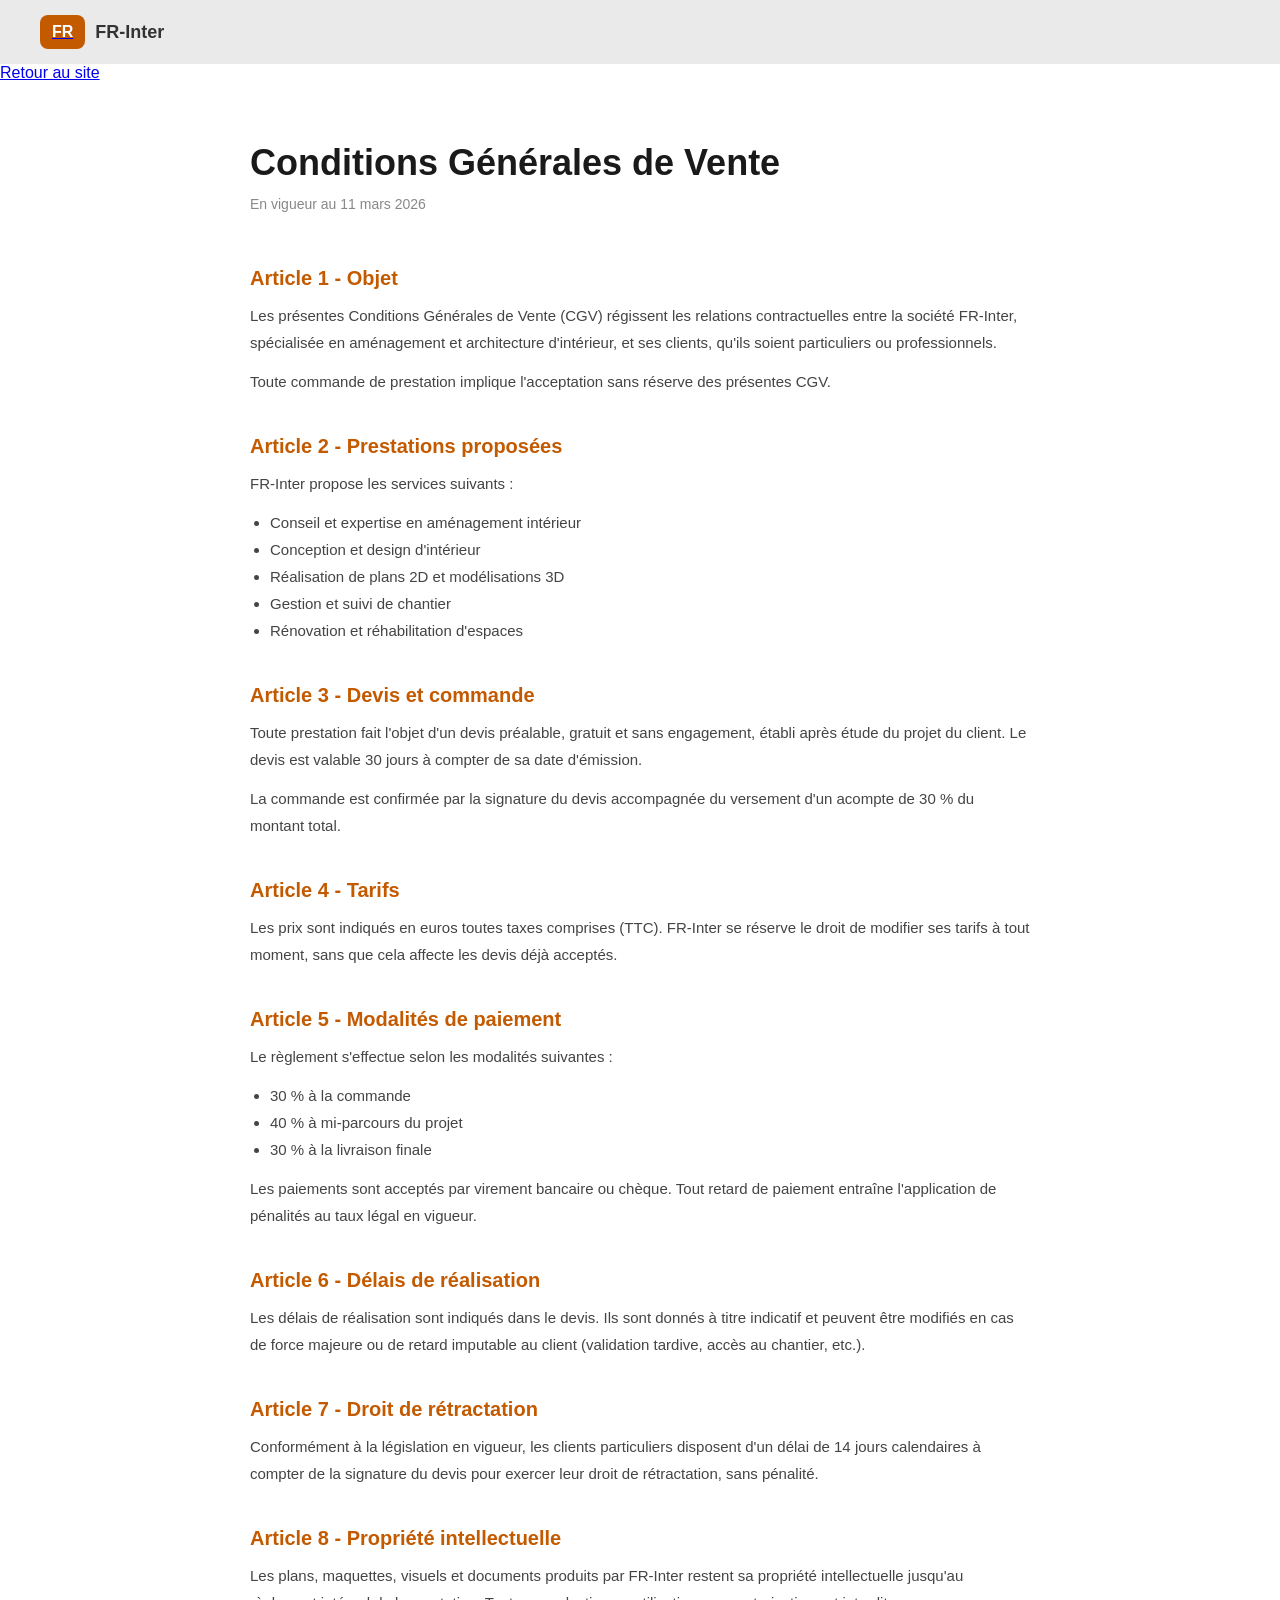
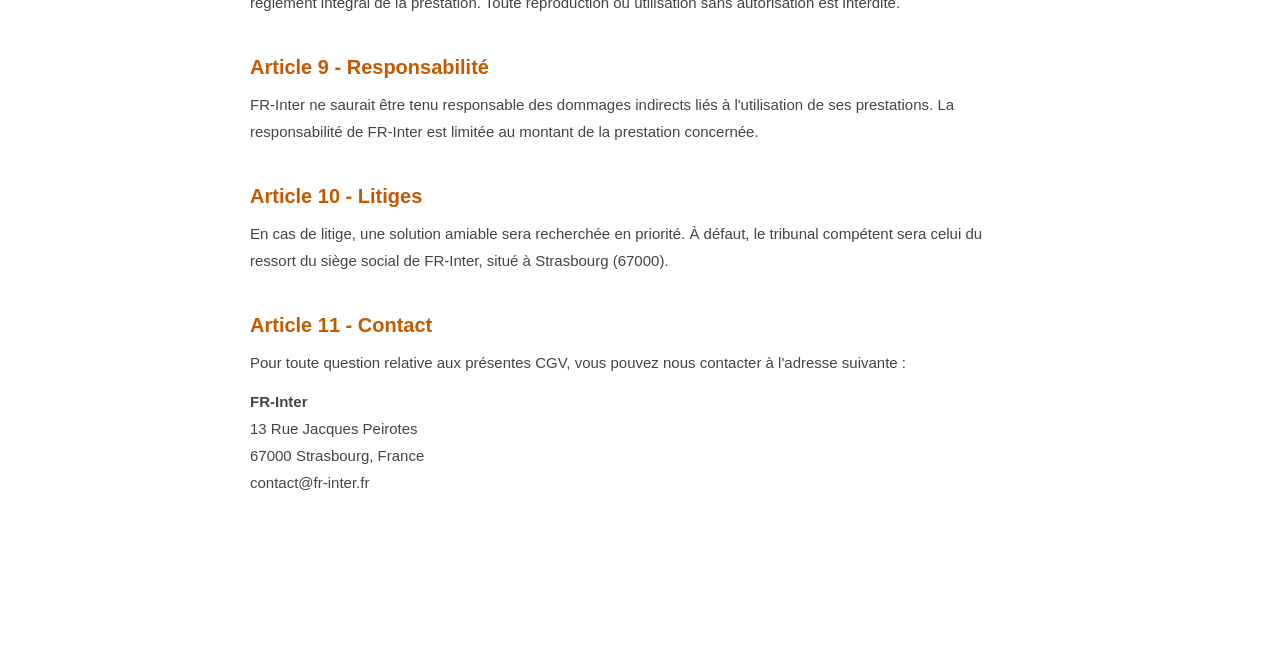
==== cgv.html @ 9035d92c "Traitement PHP mis en place + essaie via MAMP" ====
<!doctype html>
<html lang="fr">
  <head>
    <meta charset="UTF-8" />
    <meta name="viewport" content="width=device-width, initial-scale=1.0" />
    <title>CGV - FR-Inter</title>
    <link rel="stylesheet" href="style.css" />
  </head>
  <body>

    <!-- Header simplifié -->
    <header>
      <div id="logo">
        <a href="index.html"><div id="carre">FR</div></a>
        <h2>FR-Inter</h2>
      </div>
    </header>

    <!-- Bouton retour -->
    <a href="index.html" id="cgv-retour">Retour au site</a>

    <!-- Contenu CGV -->
    <div id="cgv-page">

      <h1>Conditions Générales de Vente</h1>
      <p class="cgv-date">En vigueur au 11 mars 2026</p>

      <h2>Article 1 - Objet</h2>
      <p>Les présentes Conditions Générales de Vente (CGV) régissent les relations contractuelles entre la société FR-Inter, spécialisée en aménagement et architecture d'intérieur, et ses clients, qu'ils soient particuliers ou professionnels.</p>
      <p>Toute commande de prestation implique l'acceptation sans réserve des présentes CGV.</p>

      <h2>Article 2 - Prestations proposées</h2>
      <p>FR-Inter propose les services suivants :</p>
      <ul>
        <li>Conseil et expertise en aménagement intérieur</li>
        <li>Conception et design d'intérieur</li>
        <li>Réalisation de plans 2D et modélisations 3D</li>
        <li>Gestion et suivi de chantier</li>
        <li>Rénovation et réhabilitation d'espaces</li>
      </ul>

      <h2>Article 3 - Devis et commande</h2>
      <p>Toute prestation fait l'objet d'un devis préalable, gratuit et sans engagement, établi après étude du projet du client. Le devis est valable 30 jours à compter de sa date d'émission.</p>
      <p>La commande est confirmée par la signature du devis accompagnée du versement d'un acompte de 30 % du montant total.</p>

      <h2>Article 4 - Tarifs</h2>
      <p>Les prix sont indiqués en euros toutes taxes comprises (TTC). FR-Inter se réserve le droit de modifier ses tarifs à tout moment, sans que cela affecte les devis déjà acceptés.</p>

      <h2>Article 5 - Modalités de paiement</h2>
      <p>Le règlement s'effectue selon les modalités suivantes :</p>
      <ul>
        <li>30 % à la commande</li>
        <li>40 % à mi-parcours du projet</li>
        <li>30 % à la livraison finale</li>
      </ul>
      <p>Les paiements sont acceptés par virement bancaire ou chèque. Tout retard de paiement entraîne l'application de pénalités au taux légal en vigueur.</p>

      <h2>Article 6 - Délais de réalisation</h2>
      <p>Les délais de réalisation sont indiqués dans le devis. Ils sont donnés à titre indicatif et peuvent être modifiés en cas de force majeure ou de retard imputable au client (validation tardive, accès au chantier, etc.).</p>

      <h2>Article 7 - Droit de rétractation</h2>
      <p>Conformément à la législation en vigueur, les clients particuliers disposent d'un délai de 14 jours calendaires à compter de la signature du devis pour exercer leur droit de rétractation, sans pénalité.</p>

      <h2>Article 8 - Propriété intellectuelle</h2>
      <p>Les plans, maquettes, visuels et documents produits par FR-Inter restent sa propriété intellectuelle jusqu'au règlement intégral de la prestation. Toute reproduction ou utilisation sans autorisation est interdite.</p>

      <h2>Article 9 - Responsabilité</h2>
      <p>FR-Inter ne saurait être tenu responsable des dommages indirects liés à l'utilisation de ses prestations. La responsabilité de FR-Inter est limitée au montant de la prestation concernée.</p>

      <h2>Article 10 - Litiges</h2>
      <p>En cas de litige, une solution amiable sera recherchée en priorité. À défaut, le tribunal compétent sera celui du ressort du siège social de FR-Inter, situé à Strasbourg (67000).</p>

      <h2>Article 11 - Contact</h2>
      <p>Pour toute question relative aux présentes CGV, vous pouvez nous contacter à l'adresse suivante :</p>
      <p><strong>FR-Inter</strong><br>13 Rue Jacques Peirotes<br>67000 Strasbourg, France<br>contact@fr-inter.fr</p>

    </div>

  </body>
</html>
---- style.css ----
* {
  margin: 0;
  padding: 0;
  box-sizing: border-box;
  font-family: Arial, Helvetica, sans-serif;
}
/* --- GÉNÉRAL --- */
html {
  scroll-behavior: smooth;
}

header {
  background-color: #eaeaea;
  padding: 15px 40px;
  display: flex;
  justify-content: space-between;
  align-items: center;
  font-family: Impact, Haettenschweiler, "Arial Narrow Bold", sans-serif;
  position: sticky;
  top: 0;
  z-index: 100; /* Reste en haut lors du scroll */
}

/* Le carré du logo */ /* J'ai déplacé ce carre ici pour éviter les conflits avec le carré du footer */
#carre {
  background-color: #c45a00;
  color: white;
  padding: 8px 12px;
  border-radius: 8px;
  font-weight: bold;
}

nav ul {
  list-style: none;
  display: flex;
  gap: 25px;
}

nav a {
  text-decoration: none;
  color: #000000;
  font-weight: 500;
  transition: color 0.5s;
}

#logo {
  display: flex;
  align-items: center;
  gap: 10px;
  text-decoration: none;
}

#logo h2 {
  color: #333;
  font-size: 18px;
}

#carre {
  background-color: #c45a00;
  color: white;
  padding: 8px 12px;
  border-radius: 8px;
  font-weight: bold;
}

nav ul {
  list-style: none;
  display: flex;
  gap: 25px;
  align-items: center;
}

nav a {
  text-decoration: none;
  color: #333;
  font-weight: 500;
  transition: color 0.2s;
}

nav a:hover {
  color: #c45a00;
}

.nav-cta {
  background-color: #c45a00;
  color: white;
  padding: 9px 20px;
  border-radius: 8px;
  font-weight: 600;
}

.nav-cta::after {
  display: none;
}

.nav-cta:hover {
  background-color: #ac4e01;
  color: white;
  box-shadow: 0 2px 2px rgba(0, 0, 0, 0.285);
}

/* SECTION PRINCIPALE */

#principal {
  height: 90vh;
  background-image: url("Assets/photoAccueil2.jpg");
  background-size: cover;
  background-position: center;
  display: flex;
  flex-direction: column;
  justify-content: center;
  align-items: center;
  text-align: center;
  padding: 20px;
  color: white;
}

#principal h1 {
  font-size: 70px;
  max-width: 800px;
}

#principal p {
  margin: 20px 0;
  max-width: 700px;
  font-size: 22px;
}

#principal a {
  background-color: #c45a00;
  padding: 12px 25px;
  border-radius: 8px;
  text-decoration: none;
  color: white;
  font-weight: bold;
}

#principal a:hover {
  background-color: #a04900;
  box-shadow: 0 2px 2px rgba(0, 0, 0, 0.819);
}

#services,
#realisations,
#espaceProfessionnels,
#apropos,
#contact {
  padding: 80px 40px;
  text-align: center;
}

/* SECTION SERVICES */

#services {
  background-color: #f0f2f0;
}

#services h2 {
  font-size: 50px;
  margin-bottom: 25px;
  color: #1a1a1a;
}

#services-intro {
  font-size: 20px;
  color: #666;
  max-width: 780px;
  margin: 0 auto 50px auto;
  line-height: 1.7;
}

#services-grille {
  display: grid;
  grid-template-columns: repeat(3, 1fr);
  gap: 25px;
  max-width: 1550px;
  margin: 0 auto;
}

.carte-service {
  background-color: white;
  border-radius: 12px;
  padding: 50px 35px;
  text-align: left;
  box-shadow: 0 2px 8px rgba(0, 0, 0, 0.06);
  transition:
    box-shadow 0.25s ease,
    transform 0.25s ease;
}

.carte-service:hover {
  box-shadow: 0 8px 28px rgba(0, 0, 0, 0.14);
  transform: translateY(-3px);
}

.carte-service-icone {
  background-color: #fef3e2;
  width: 52px;
  height: 52px;
  border-radius: 10px;
  display: flex;
  align-items: center;
  justify-content: center;
  font-size: 24px;
  margin-bottom: 20px;
}

.carte-service-icone img {
  width: 40px;
  height: 40px;
  object-fit: contain; /* Assure que l'image s'adapte bien à l'intérieur du conteneur */
}

.carte-service h3 {
  font-size: 20px;
  font-weight: 700;
  color: #1a1a1a;
  margin-bottom: 10px;
}

.carte-service p {
  font-size: 17px;
  color: #666;
  line-height: 1.65;
}

/* SECTION RÉALISATIONS */

#realisations {
  background-color: #ffffff;
}

#realisations h2 {
  font-size: 50px;
  margin-bottom: 25px;
  color: #1a1a1a;
}

#realisations-intro {
  font-size: 20px;
  color: #666;
  max-width: 560px;
  margin: 0 auto 50px auto;
  line-height: 1.7;
}

#realisations-grille {
  display: grid;
  grid-template-columns: repeat(2, 1fr);
  gap: 30px;
  max-width: 1550px;
  margin: 0 auto;
}

.carte-realisation {
  position: relative;
  border-radius: 12px;
  overflow: hidden; /* Assure que les éléments à l'intérieur ne dépassent pas les bords arrondis */
  box-shadow: 0 2px 8px rgba(0, 1, 0, 0.16);
  height: 320px;
  cursor: pointer;
  transition:
    box-shadow 0.25s ease,
    transform 0.25s ease;
}

.carte-realisation img {
  width: 100%;
  height: 100%;
  object-fit: cover;
  transition: transform 0.4s ease;
  background-color: #555;
}

.carte-realisation:hover {
  box-shadow: 1 15px 28px rgba(0, 0, 0, 0.14);
  transform: translateY(-3px);
}

.carte-realisation:hover img {
  transform: scale(1.06);
}

.carte-realisation-overlay {
  position: absolute;
  bottom: 0;
  left: 0;
  right: 0;
  padding: 20px;
  background: linear-gradient(transparent, rgba(0, 0, 0, 0.75));
  display: flex;
  flex-direction: column;
  gap: 8px;
}

.carte-realisation-badge {
  display: inline-block;
  background-color: #c45a00;
  color: white;
  font-size: 12px;
  font-weight: 600;
  padding: 4px 12px;
  border-radius: 20px;
  width: fit-content;
}

.carte-realisation-overlay h3 {
  color: white;
  font-size: 20px;
  font-weight: 700;
}

/* SECTION ESPACE PROFESSIONNELS */

#espaceProfessionnels {
  background-color: #1a1a1a;
  color: white;
  text-align: left;
}

#pro-conteneur {
  display: grid;
  grid-template-columns: 1fr 1fr;
  gap: 60px;
  max-width: 1200px;
  margin: 0 auto;
  align-items: center;
}

#pro-texte h2 {
  font-size: 50px;
  color: white;
  line-height: 1.3;
  margin-bottom: 20px;
}

#pro-texte p {
  font-size: 19px;
  color: #aaaaaa;
  line-height: 1.8;
  margin-bottom: 25px;
}

#pro-liste {
  list-style: disc;
  padding-left: 15px;
  display: flex;
  flex-direction: column;
  gap: 12px;
  margin-bottom: 35px;
}

#pro-liste li {
  font-size: 15px;
  color: #cccccc;
}

#pro-texte a {
  display: inline-block;
  background-color: #c45a00;
  color: white;
  padding: 14px 35px;
  border-radius: 8px;
  font-weight: bold;
  font-size: 15px;
  text-decoration: none;
  transition: background-color 0.2s;
}

#pro-texte a:hover {
  background-color: #a04900;
  box-shadow: 0 2px 2px rgba(0, 0, 0, 0.819);
}

#pro-image {
  border-radius: 12px;
  overflow: hidden; /* Assure que les éléments à l'intérieur ne dépassent pas les bords arrondis */
  height: 420px;
  background-color: #2a2a2a;
}

#pro-image img {
  width: 100%;
  height: 100%;
  object-fit: cover;
}

/* SECTION À PROPOS */

#apropos {
  background-color: #f8f6f3;
  text-align: left;
}

#apropos-conteneur {
  display: grid;
  grid-template-columns: 1fr 1fr; /* Permet d'avoir deux colonnes de largeur égale */
  gap: 60px;
  max-width: 1200px;
  margin: 0 auto;
  align-items: center;
}

/* Image */
#apropos-image {
  position: relative;
  border-radius: 12px;
  overflow: visible;
  height: 520px;
}

#apropos-image img {
  width: 100%;
  height: 100%;
  object-fit: cover;
  border-radius: 12px;
  background-color: #ccc;
}

/* Texte */
#apropos-texte h2 {
  font-size: 46px;
  color: #1a1a1a;
  margin-bottom: 45px;
}

#apropos-texte > p {
  font-size: 17px;
  color: #555;
  line-height: 1.8;
  margin-bottom: 15px;
}

/* Valeurs */
#apropos-valeurs {
  display: grid;
  grid-template-columns: 1fr 1fr;
  gap: 25px;
  margin-top: 30px;
}

.valeur {
  display: flex;

  gap: 14px;
}

.valeur-icone {
  background-color: #fef3e2;
  width: 54px;
  height: 54px;
  border-radius: 10px;
  display: flex;
  align-items: center;
  justify-content: center;
  font-size: 20px;
  flex-shrink: 0; /* Assure que l'icône ne rétrécit pas si le texte est long */
}

.valeur-icone img {
  width: 33px;
  height: 33px;
  object-fit: contain; /* Assure que l'image s'adapte bien à l'intérieur du conteneur */
}

.valeur h3 {
  font-size: 18px;
  font-weight: 700;
  color: #1a1a1a;
  margin-bottom: 5px;
}

.valeur p {
  font-size: 15px;
  color: #666;
  line-height: 1.6;
}

/* SECTION CONTACT */

#contact {
  background-color: #ffffff;
}

#contact h2 {
  font-size: 50px;
  margin-bottom: 10px;
  color: #1a1a1a;
}

#contact-intro {
  font-size: 20px;
  color: #666;
  margin-bottom: 50px;
}

#contact-conteneur {
  display: grid;
  grid-template-columns: 1fr 1fr;
  gap: 60px;
  max-width: 1100px;
  margin: 0 auto;
  text-align: left;
}

/* --- Coordonnées --- */

#contact-coordonnees h3 {
  font-size: 22px;
  color: #1a1a1a;
  margin-bottom: 15px;
}

#contact-coordonnees > p {
  font-size: 14px;
  color: #666;
  line-height: 1.7;
  margin-bottom: 30px;
}

.contact-info {
  display: flex;
  align-items: flex-start;
  gap: 15px;
  margin-bottom: 25px;
}

.contact-info-icone {
  background-color: #fef3e2;
  width: 44px;
  height: 44px;
  border-radius: 10px;
  display: flex;
  align-items: center;
  justify-content: center;
  font-size: 18px;
  flex-shrink: 0;
}

.contact-info-icone img {
  width: 25px;
  height: 25px;
  object-fit: contain;
}

.contact-info strong {
  display: block;
  font-size: 15px;
  color: #1a1a1a;
  margin-bottom: 4px;
}

.contact-info p {
  font-size: 14px;
  color: #666;
  line-height: 1.6;
}

#contact-horaires {
  margin-top: 35px;
}

#contact-horaires h3 {
  font-size: 18px;
  color: #1a1a1a;
  margin-bottom: 12px;
}

#contact-horaires p {
  font-size: 14px;
  color: #555;
  margin-bottom: 6px;
}

/* --- Formulaire Contact --- */

#contact-formulaire {
  background-color: #f8f8f8;
  border-radius: 12px;
  padding: 35px 30px;
}

#contact-formulaire h3 {
  font-size: 20px;
  color: #1a1a1a;
  margin-bottom: 25px;
}

.champ-groupe {
  margin-bottom: 18px;
}

.champ-groupe label {
  display: block;
  font-size: 14px;
  font-weight: 600;
  color: #333;
  margin-bottom: 7px;
}
/* Styles pour les champs de saisie et le textarea */
.champ-groupe input,
.champ-groupe textarea {
  width: 100%;
  padding: 11px 14px;
  border: 1.5px solid #e0e0e0;
  border-radius: 8px;
  font-size: 14px;
  font-family: Arial, Helvetica, sans-serif;
  color: #333;
  background-color: #ffffff;
  outline: none;
  transition: border-color 0.2s;
}

.champ-groupe input:focus,
.champ-groupe textarea:focus {
  border-color: #c45a00;
}

.champ-groupe textarea {
  resize: vertical;
  min-height: 120px;
}

#contact-formulaire button {
  width: 100%;
  padding: 14px;
  background-color: #c45a00;
  color: white;
  border: none;
  border-radius: 8px;
  font-size: 15px;
  font-weight: bold;
  cursor: pointer;
  transition: background-color 0.2s;
  margin-top: 5px;
}

#contact-formulaire button:hover {
  background-color: #a04900;
}

/* SECTION FOOTER */

footer {
  background-color: #1a1a1a;
  color: #aaaaaa;
  padding: 60px 40px 0 40px;
}

#footer-conteneur {
  display: grid;
  grid-template-columns: 1.5fr 1fr 1fr;
  gap: 40px;
  max-width: 1200px;
  margin: 0 auto;
  padding-bottom: 50px;
  border-bottom: 1px solid #2e2e2e;
}

.footer-col h4 {
  font-size: 14px;
  font-weight: 700;
  color: white;
  text-transform: uppercase;
  letter-spacing: 1px;
  margin-bottom: 20px;
}

#footer-logo {
  display: flex;
  align-items: center;
  gap: 10px;
  margin-bottom: 15px;
}

#footer-logo #carre {
  background-color: #c45a00;
  color: white;
  padding: 8px 12px;
  border-radius: 8px;
  font-weight: bold;
}

#footer-logo span {
  font-size: 18px;
  font-weight: bold;
  color: white;
}

#footer-slogan {
  font-size: 14px;
  font-style: italic;
  color: #888;
  margin-bottom: 12px;
}

#footer-adresse {
  font-size: 13px;
  color: #666;
  line-height: 1.7;
}

.footer-liens {
  list-style: none;
  display: flex;
  flex-direction: column;
  gap: 10px;
}

.footer-liens li {
  font-size: 14px;
  color: #888;
}

.footer-liens a {
  color: #888;
  text-decoration: none;
  transition: color 0.2s;
}

.footer-liens a:hover {
  color: #c45a00;
}

#footer-bas {
  max-width: 1200px;
  margin: 0 auto;
  padding: 20px 0;
  text-align: center;
}

#footer-bas p {
  font-size: 13px;
  color: #444;
}

/* Bouton PARTICULIER/PROFESSIONNEL */

#choix-type {
  display: flex;
  gap: 10px;
  margin-bottom: 25px;
}

.btn-type {
  flex: 1;
  padding: 10px;
  border: 2px solid #e0e0e0;
  border-radius: 8px;
  background-color: white;
  font-size: 14px;
  font-weight: 600;
  color: #666;
  cursor: pointer;
  transition: all 0.2s;
}

.btn-type:hover {
  border-color: #c45a00;
  color: #c45a00;
}

.btn-type.actif {
  background-color: #c45a00;
  border-color: #c45a00;
  color: white;
}

/* CGV */

#cgv-page {
  max-width: 860px;
  margin: 60px auto;
  padding: 0 40px 80px 40px;
}

#cgv-page h1 {
  font-size: 36px;
  color: #1a1a1a;
  margin-bottom: 8px;
}

#cgv-page .cgv-date {
  font-size: 14px;
  color: #888;
  margin-bottom: 50px;
}

#cgv-page h2 {
  font-size: 20px;
  color: #c45a00;
  margin-top: 40px;
  margin-bottom: 12px;
}

#cgv-page p {
  font-size: 15px;
  color: #444;
  line-height: 1.8;
  margin-bottom: 12px;
}

#cgv-page ul {
  margin: 10px 0 12px 20px;
  font-size: 15px;
  color: #444;
  line-height: 1.8;
}

/* RESPONSIVE MOBILE en 768px  */

@media (max-width: 768px) {
  /* Header */
  header {
    padding: 12px 20px;
    flex-wrap: wrap;
    gap: 15px;
  }

  nav ul {
    flex-wrap: wrap;
    gap: 10px;
    justify-content: center;
  }

  nav a {
    font-size: 13px;
  }

  /* Accueil / Principal */
  #principal {
    height: 70vh;
    padding: 20px;
  }

  #principal h1 {
    font-size: 30px;
  }

  #principal p {
    font-size: 14px;
  }

  /* Sections */
  #services,
  #realisations,
  #espaceProfessionnels,
  #apropos,
  #contact {
    padding: 50px 20px;
  }

  #services h2,
  #realisations h2,
  #apropos-texte h2,
  #contact h2 {
    font-size: 28px;
  }

  /* Services */
  #services-grille {
    grid-template-columns: 1fr;
    max-width: 100%;
  }

  /* Réalisations */
  #realisations-grille {
    grid-template-columns: 1fr;
  }

  /* Espace Pro */
  #pro-conteneur {
    grid-template-columns: 1fr;
  }

  #pro-image {
    height: 250px;
  }

  /* À propos */
  #apropos-conteneur {
    grid-template-columns: 1fr;
  }

  #apropos-image {
    height: 300px;
  }

  #apropos-valeurs {
    grid-template-columns: 1fr;
  }

  /* Contact */
  #contact-conteneur {
    grid-template-columns: 1fr;
  }

  /* Footer */
  #footer-conteneur {
    grid-template-columns: 1fr;
    gap: 30px;
  }
}
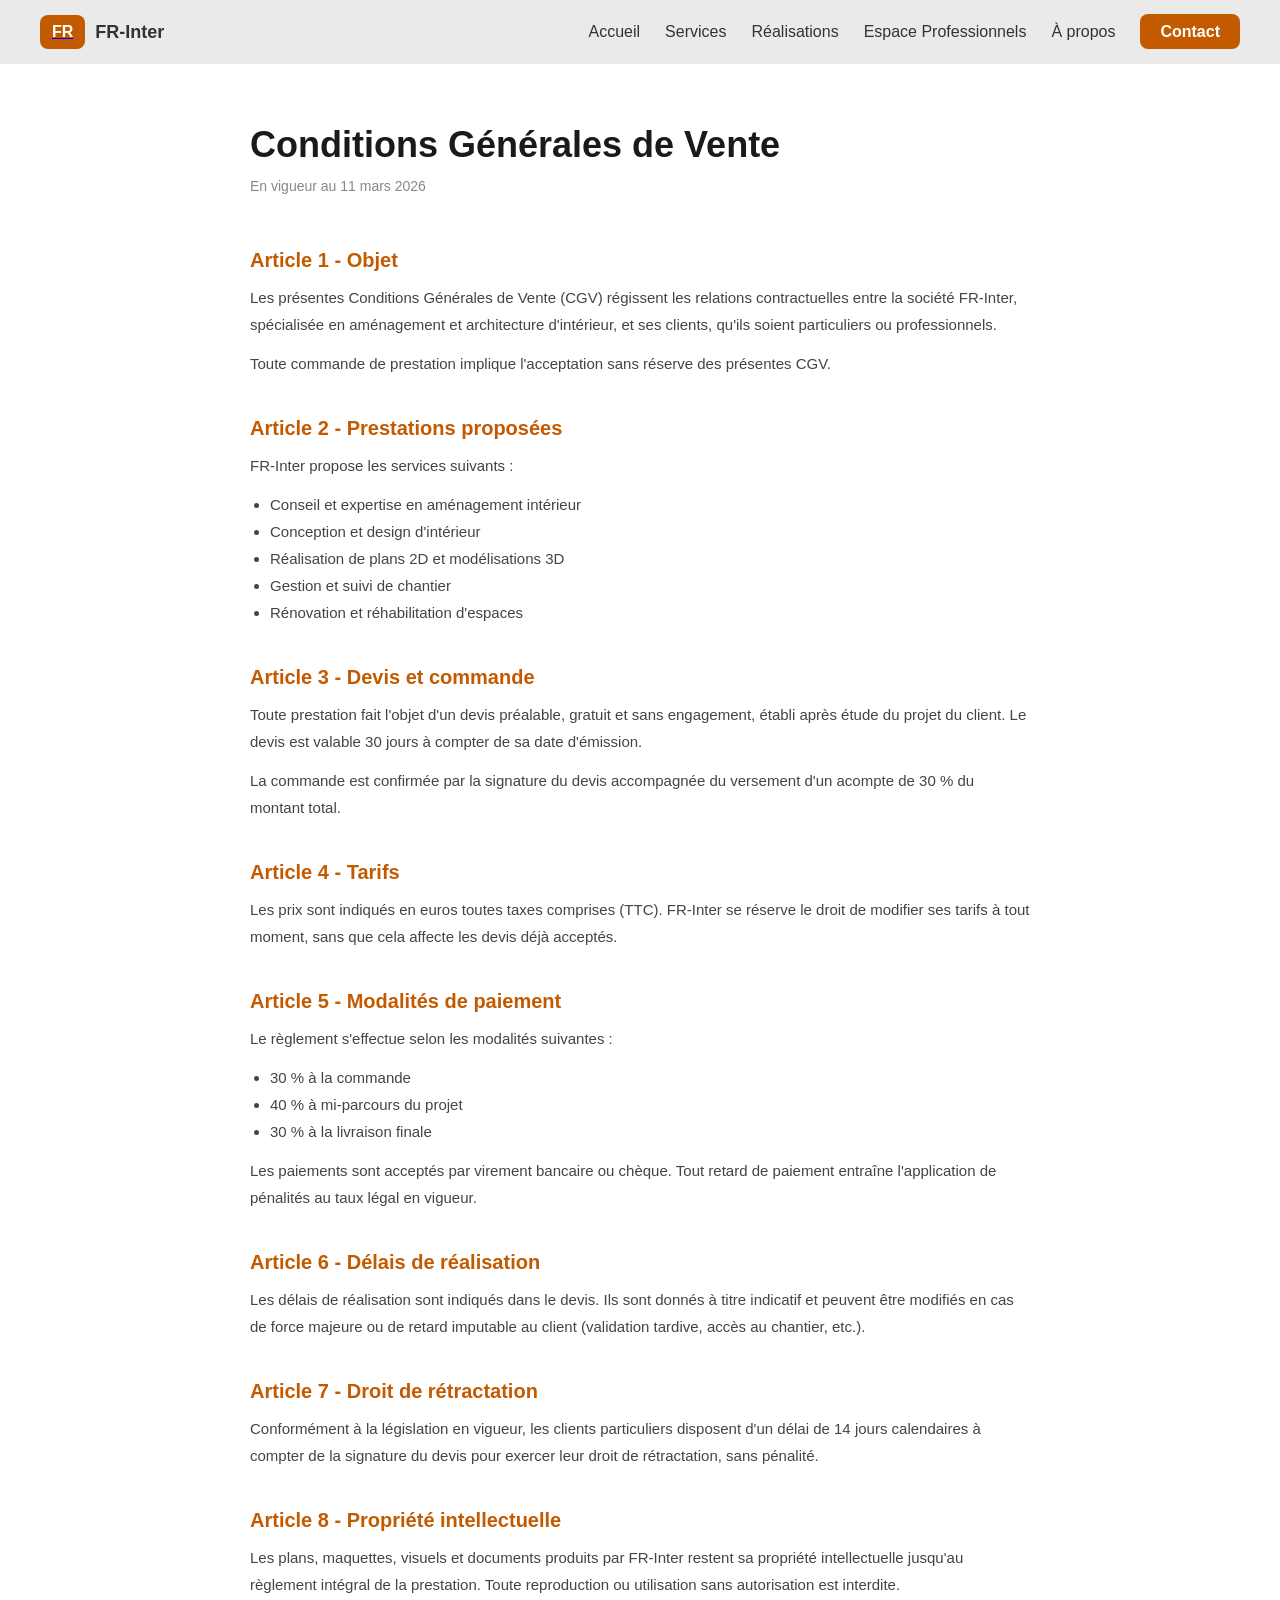
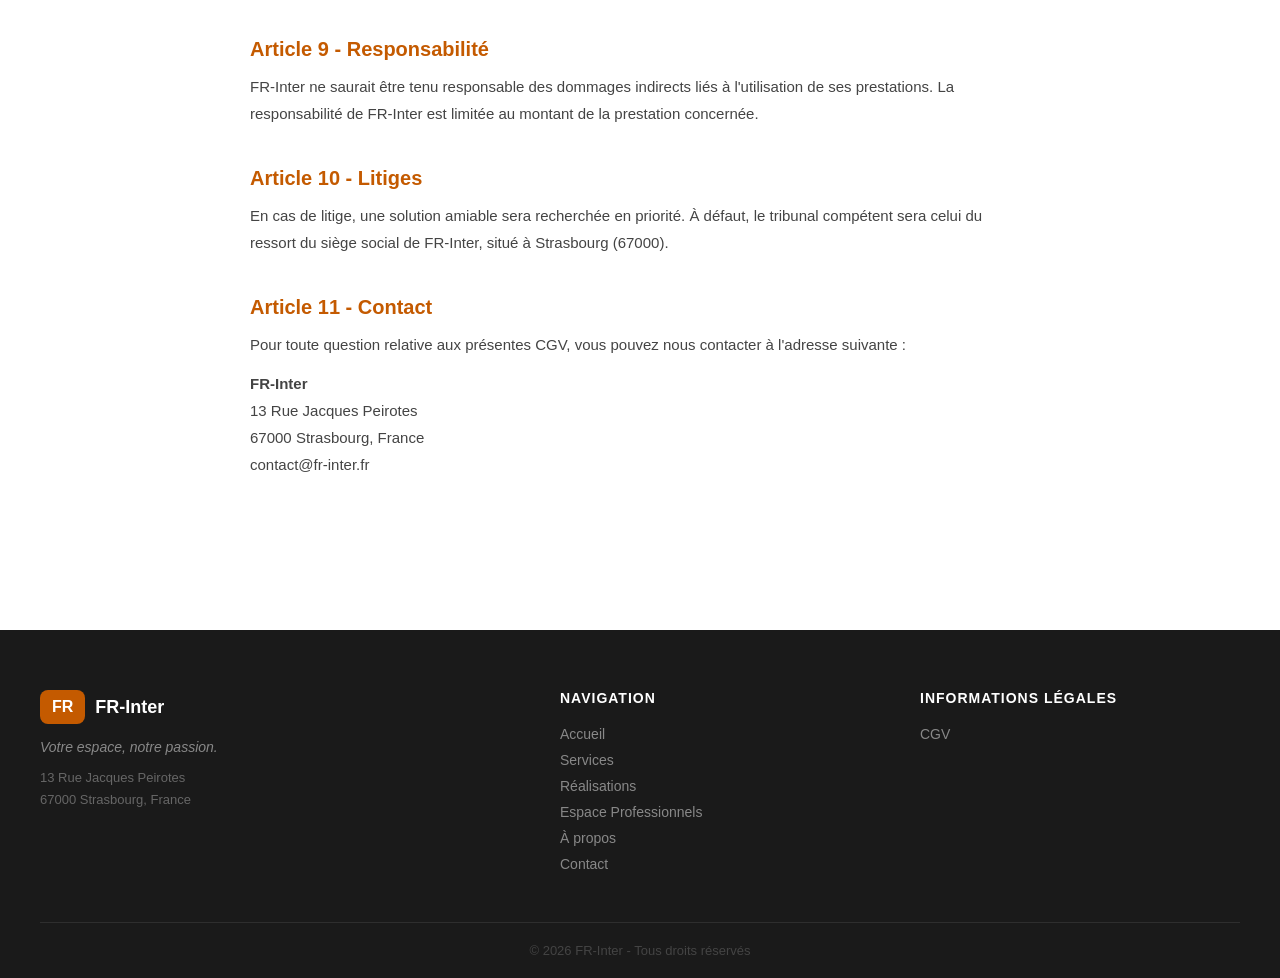
==== commit 75c22e62: "ajustement partie JS, ajout de regex et honeyPOT + footer et header dans CGV" ====
--- a/cgv.html
+++ b/cgv.html
@@ -8,16 +8,25 @@
   </head>
   <body>
 
-    <!-- Header simplifié -->
+    <!-- Header -->
     <header>
       <div id="logo">
-        <a href="index.html"><div id="carre">FR</div></a>
+        <a href="index.html">
+          <div id="carre">FR</div>
+        </a>
         <h2>FR-Inter</h2>
       </div>
+      <nav>
+        <ul>
+          <li><a href="index.html#principal">Accueil</a></li>
+          <li><a href="index.html#services">Services</a></li>
+          <li><a href="index.html#realisations">Réalisations</a></li>
+          <li><a href="index.html#espaceProfessionnels">Espace Professionnels</a></li>
+          <li><a href="index.html#apropos">À propos</a></li>
+          <li><a href="index.html#contact" class="nav-cta">Contact</a></li>
+        </ul>
+      </nav>
     </header>
-
-    <!-- Bouton retour -->
-    <a href="index.html" id="cgv-retour">Retour au site</a>
 
     <!-- Contenu CGV -->
     <div id="cgv-page">
@@ -76,5 +85,48 @@
 
     </div>
 
+    <!-- Footer -->
+    <footer>
+      <div id="footer-conteneur">
+
+        <!-- Colonne 1 : Logo + slogan -->
+        <div class="footer-col">
+          <div id="footer-logo">
+            <div id="carre">FR</div>
+            <span>FR-Inter</span>
+          </div>
+          <p id="footer-slogan">Votre espace, notre passion.</p>
+          <p id="footer-adresse">13 Rue Jacques Peirotes<br>67000 Strasbourg, France</p>
+        </div>
+
+        <!-- Colonne 2 : Navigation -->
+        <div class="footer-col">
+          <h4>Navigation</h4>
+          <ul class="footer-liens">
+            <li><a href="index.html#principal">Accueil</a></li>
+            <li><a href="index.html#services">Services</a></li>
+            <li><a href="index.html#realisations">Réalisations</a></li>
+            <li><a href="index.html#espaceProfessionnels">Espace Professionnels</a></li>
+            <li><a href="index.html#apropos">À propos</a></li>
+            <li><a href="index.html#contact">Contact</a></li>
+          </ul>
+        </div>
+
+        <!-- Colonne 3 : Légal -->
+        <div class="footer-col">
+          <h4>Informations légales</h4>
+          <ul class="footer-liens">
+            <li><a href="cgv.html">CGV</a></li>
+          </ul>
+        </div>
+
+      </div>
+
+      <div id="footer-bas">
+        <p>&copy; 2026 FR-Inter - Tous droits réservés</p>
+      </div>
+
+    </footer>
+
   </body>
 </html>
--- a/style.css
+++ b/style.css
@@ -28,6 +28,7 @@
   padding: 8px 12px;
   border-radius: 8px;
   font-weight: bold;
+
 }
 
 nav ul {
@@ -818,10 +819,15 @@
     gap: 15px;
   }
 
+  nav {
+    width: 100%;
+  }
+
   nav ul {
     flex-wrap: wrap;
     gap: 10px;
     justify-content: center;
+    width: 100%;
   }
 
   nav a {
@@ -854,7 +860,8 @@
   #services h2,
   #realisations h2,
   #apropos-texte h2,
-  #contact h2 {
+  #contact h2,
+  #pro-texte h2 {
     font-size: 28px;
   }
 
@@ -864,6 +871,16 @@
     max-width: 100%;
   }
 
+  .carte-service {
+    padding: 25px 20px;
+  }
+
+  #services-intro,
+  #realisations-intro,
+  #contact-intro {
+    font-size: 16px;
+  }
+
   /* Réalisations */
   #realisations-grille {
     grid-template-columns: 1fr;
@@ -887,6 +904,12 @@
     height: 300px;
   }
 
+  #apropos-badge {
+    position: static;
+    margin-top: 10px;
+    display: inline-block;
+  }
+
   #apropos-valeurs {
     grid-template-columns: 1fr;
   }
@@ -894,6 +917,10 @@
   /* Contact */
   #contact-conteneur {
     grid-template-columns: 1fr;
+  }
+
+  #contact-formulaire {
+    padding: 20px 15px;
   }
 
   /* Footer */
@@ -901,4 +928,13 @@
     grid-template-columns: 1fr;
     gap: 30px;
   }
-}
+
+  .footer-col h4 {
+    font-size: 16px;
+  }
+
+  .footer-liens li,
+  .footer-liens a {
+    font-size: 15px;
+  }
+}
